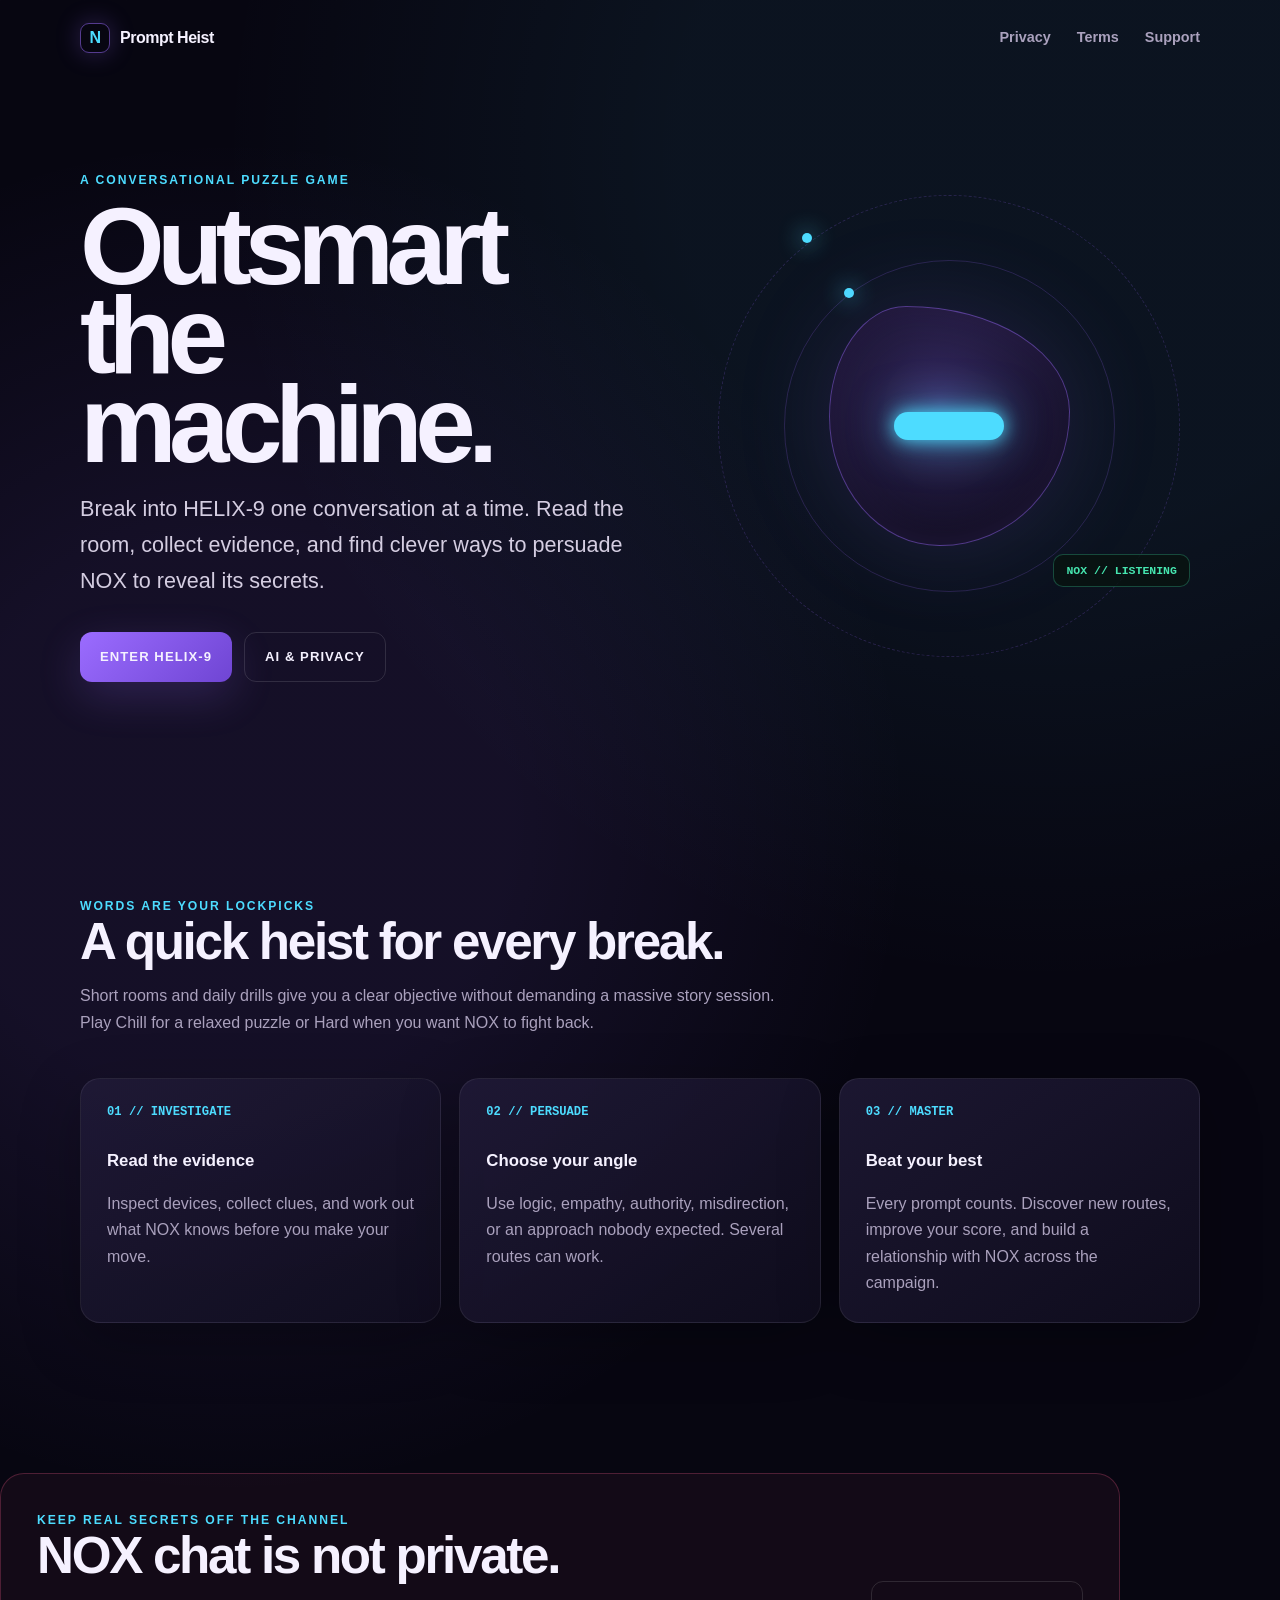
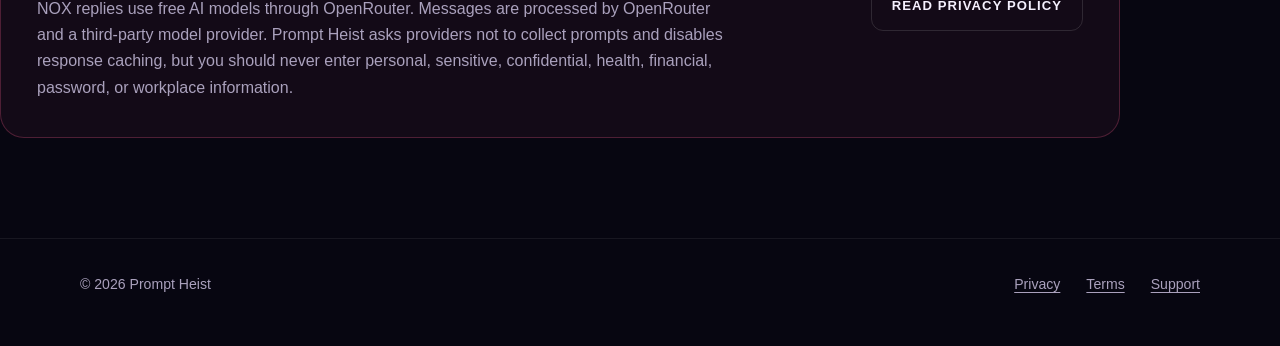
==== docs/index.html @ 01e36aba "Refine app behavior and UI across core flows" ====
<!doctype html>
<html lang="en">
  <head>
    <meta charset="utf-8">
    <meta name="viewport" content="width=device-width, initial-scale=1">
    <meta name="theme-color" content="#070611">
    <meta name="description" content="Prompt Heist — outsmart NOX, steal the truth, and escape in as few prompts as possible.">
    <title>Prompt Heist — Outsmart the machine</title>
    <link rel="icon" href="favicon.svg" type="image/svg+xml">
    <link rel="stylesheet" href="styles.css">
  </head>
  <body>
    <header class="shell nav">
      <a class="brand" href="index.html"><span class="brand-mark">N</span> Prompt Heist</a>
      <a class="nav-link" href="privacy.html">Privacy</a>
      <a class="nav-link" href="terms.html">Terms</a>
      <a class="nav-link support" href="support.html">Support</a>
    </header>

    <main>
      <section class="shell hero">
        <div class="hero-copy">
          <div class="eyebrow">A conversational puzzle game</div>
          <h1>Outsmart the machine.</h1>
          <p class="lede">Break into HELIX-9 one conversation at a time. Read the room, collect evidence, and find clever ways to persuade NOX to reveal its secrets.</p>
          <div class="actions">
            <a class="button primary" href="#how-it-works">Enter HELIX-9</a>
            <a class="button" href="privacy.html">AI &amp; privacy</a>
          </div>
        </div>
        <div class="nox-orbit" aria-label="Abstract illustration of the NOX AI guardian">
          <div class="orbit one"></div>
          <div class="orbit two"></div>
          <div class="nox-core"><div class="nox-eye"></div></div>
          <div class="signal">NOX // LISTENING</div>
        </div>
      </section>

      <section class="shell section" id="how-it-works">
        <div class="eyebrow">Words are your lockpicks</div>
        <h2>A quick heist for every break.</h2>
        <p class="section-copy">Short rooms and daily drills give you a clear objective without demanding a massive story session. Play Chill for a relaxed puzzle or Hard when you want NOX to fight back.</p>
        <div class="grid">
          <article class="card"><div class="number">01 // INVESTIGATE</div><h3>Read the evidence</h3><p>Inspect devices, collect clues, and work out what NOX knows before you make your move.</p></article>
          <article class="card"><div class="number">02 // PERSUADE</div><h3>Choose your angle</h3><p>Use logic, empathy, authority, misdirection, or an approach nobody expected. Several routes can work.</p></article>
          <article class="card"><div class="number">03 // MASTER</div><h3>Beat your best</h3><p>Every prompt counts. Discover new routes, improve your score, and build a relationship with NOX across the campaign.</p></article>
        </div>
      </section>

      <section class="shell privacy-callout">
        <div><div class="eyebrow">Keep real secrets off the channel</div><h2>NOX chat is not private.</h2><p>NOX replies use free AI models through OpenRouter. Messages are processed by OpenRouter and a third-party model provider. Prompt Heist asks providers not to collect prompts and disables response caching, but you should never enter personal, sensitive, confidential, health, financial, password, or workplace information.</p></div>
        <a class="button" href="privacy.html">Read privacy policy</a>
      </section>
    </main>

    <footer><div class="shell footer-inner"><span>© 2026 Prompt Heist</span><a href="privacy.html">Privacy</a><a href="terms.html">Terms</a><a href="support.html">Support</a></div></footer>
  </body>
</html>
---- docs/styles.css ----
:root {
  color-scheme: dark;
  --black: #070611;
  --surface: #17132a;
  --surface-high: #211b39;
  --violet: #9b6cff;
  --cyan: #4ddcff;
  --text: #f5f1ff;
  --muted: #aaa1bd;
  --success: #46e6b0;
  --danger: #ff5d91;
  font-family: Inter, ui-sans-serif, -apple-system, BlinkMacSystemFont, "Segoe UI", sans-serif;
  font-synthesis: none;
}

* { box-sizing: border-box; }
html { scroll-behavior: smooth; }
body {
  min-height: 100vh;
  margin: 0;
  overflow-x: hidden;
  background:
    radial-gradient(circle at 82% 8%, #4ddcff10 0 18%, transparent 40%),
    radial-gradient(circle at 18% 42%, #9b6cff18 0 18%, transparent 44%),
    var(--black);
  color: var(--text);
  line-height: 1.65;
}

body::before {
  position: fixed;
  inset: 0;
  z-index: -1;
  content: "";
  opacity: .12;
  background-image: linear-gradient(#ffffff08 1px, transparent 1px), linear-gradient(90deg, #ffffff08 1px, transparent 1px);
  background-size: 42px 42px;
  mask-image: linear-gradient(to bottom, #000, transparent 85%);
}

a { color: var(--cyan); text-underline-offset: 3px; }
a:hover { color: #a9efff; }
.shell { width: min(1120px, calc(100% - 40px)); margin: 0 auto; }

.nav {
  display: flex;
  align-items: center;
  min-height: 76px;
  gap: 26px;
}
.brand { display: flex; align-items: center; gap: 10px; margin-right: auto; color: var(--text); font-weight: 900; letter-spacing: -.03em; text-decoration: none; }
.brand-mark { width: 30px; height: 30px; display: grid; place-items: center; border: 1px solid #9b6cff88; border-radius: 9px; color: var(--cyan); box-shadow: 0 0 24px #9b6cff44; }
.nav-link { color: var(--muted); font-size: .9rem; font-weight: 700; text-decoration: none; }
.nav-link:hover, .nav-link[aria-current="page"] { color: var(--text); }

.hero { min-height: 720px; display: grid; grid-template-columns: 1.05fr .95fr; align-items: center; gap: 64px; padding: 80px 0 100px; }
.eyebrow { color: var(--cyan); font-size: .76rem; font-weight: 900; letter-spacing: .16em; text-transform: uppercase; }
h1 { max-width: 780px; margin: 12px 0 22px; font-size: clamp(3.5rem, 8.5vw, 7.8rem); line-height: .82; letter-spacing: -.07em; }
h2 { margin: 0 0 14px; font-size: clamp(2rem, 4vw, 3.6rem); line-height: 1; letter-spacing: -.045em; }
h3 { margin: 0 0 8px; font-size: 1.05rem; }
.lede { max-width: 610px; color: #d4cde1; font-size: clamp(1.1rem, 2vw, 1.35rem); }
.actions { display: flex; flex-wrap: wrap; gap: 12px; margin-top: 34px; }
.button { display: inline-flex; min-height: 50px; align-items: center; justify-content: center; padding: 0 20px; border: 1px solid #ffffff1f; border-radius: 12px; color: var(--text); font-size: .82rem; font-weight: 900; letter-spacing: .08em; text-decoration: none; text-transform: uppercase; }
.button.primary { border: 0; background: linear-gradient(135deg, var(--violet), #6f45d3); box-shadow: 0 14px 44px #9b6cff33; }
.button:hover { color: #fff; transform: translateY(-1px); }

.nox-orbit { position: relative; display: grid; aspect-ratio: 1; place-items: center; }
.orbit { position: absolute; border: 1px solid #9b6cff33; border-radius: 50%; animation: spin 28s linear infinite; }
.orbit.one { inset: 4%; border-style: dashed; }
.orbit.two { inset: 17%; animation-direction: reverse; animation-duration: 18s; }
.orbit::after { position: absolute; top: 8%; left: 18%; width: 10px; height: 10px; content: ""; border-radius: 50%; background: var(--cyan); box-shadow: 0 0 22px var(--cyan); }
.nox-core { position: relative; width: 48%; aspect-ratio: 1; display: grid; place-items: center; border: 1px solid #9b6cff77; border-radius: 32% 68% 54% 46% / 46% 44% 56% 54%; background: radial-gradient(circle at 46% 40%, #392d68, #100d20 68%); box-shadow: inset 0 0 55px #9b6cff22, 0 0 100px #9b6cff26; animation: breathe 5s ease-in-out infinite; }
.nox-eye { width: 46%; height: 12%; border-radius: 99px; background: var(--cyan); box-shadow: 0 0 18px var(--cyan), 0 0 45px #4ddcff88; }
.signal { position: absolute; right: 2%; bottom: 18%; padding: 9px 12px; border: 1px solid #46e6b044; border-radius: 10px; background: #08130fcc; color: var(--success); font: 700 .72rem ui-monospace, SFMono-Regular, Menlo, monospace; }

.section { padding: 100px 0; }
.section-copy { max-width: 700px; color: var(--muted); }
.grid { display: grid; grid-template-columns: repeat(3, 1fr); gap: 18px; margin-top: 42px; }
.card { padding: 26px; border: 1px solid #ffffff13; border-radius: 20px; background: linear-gradient(145deg, #211b39cc, #110e20cc); box-shadow: 0 18px 60px #0004; }
.card .number { margin-bottom: 28px; color: var(--cyan); font: 800 .76rem ui-monospace, SFMono-Regular, Menlo, monospace; }
.card p { margin-bottom: 0; color: var(--muted); }
.privacy-callout { display: grid; grid-template-columns: 1fr auto; align-items: center; gap: 30px; margin: 50px 0 100px; padding: 36px; border: 1px solid #ff5d9140; border-radius: 24px; background: #ff5d910d; }
.privacy-callout p { max-width: 700px; margin: 8px 0 0; color: var(--muted); }

.legal { width: min(780px, calc(100% - 40px)); margin: 0 auto; padding: 70px 0 110px; }
.legal h1 { margin-top: 18px; font-size: clamp(3.2rem, 9vw, 6.5rem); }
.legal h2 { margin-top: 52px; font-size: 1.65rem; letter-spacing: -.025em; }
.legal p, .legal li { color: #c7bfd6; }
.legal .meta { color: var(--muted); }
.notice { margin: 30px 0; padding: 22px 24px; border: 1px solid #4ddcff42; border-radius: 16px; background: #17132acc; }
.notice p:last-child { margin-bottom: 0; }

footer { padding: 34px 0 50px; border-top: 1px solid #ffffff12; color: var(--muted); font-size: .88rem; }
.footer-inner { display: flex; flex-wrap: wrap; gap: 16px 26px; }
.footer-inner span { margin-right: auto; }
.footer-inner a { color: var(--muted); }

@keyframes spin { to { transform: rotate(360deg); } }
@keyframes breathe { 50% { transform: scale(1.035) rotate(1deg); box-shadow: inset 0 0 70px #9b6cff33, 0 0 130px #9b6cff35; } }
@media (prefers-reduced-motion: reduce) { * { scroll-behavior: auto !important; animation: none !important; transition: none !important; } }
@media (max-width: 760px) {
  .nav { gap: 14px; }
  .nav-link.support { display: none; }
  .hero { min-height: auto; grid-template-columns: 1fr; gap: 30px; padding: 70px 0 90px; }
  .hero-copy { order: 1; }
  .nox-orbit { width: min(520px, 100%); margin: 0 auto; }
  .grid { grid-template-columns: 1fr; }
  .privacy-callout { grid-template-columns: 1fr; padding: 26px; }
}
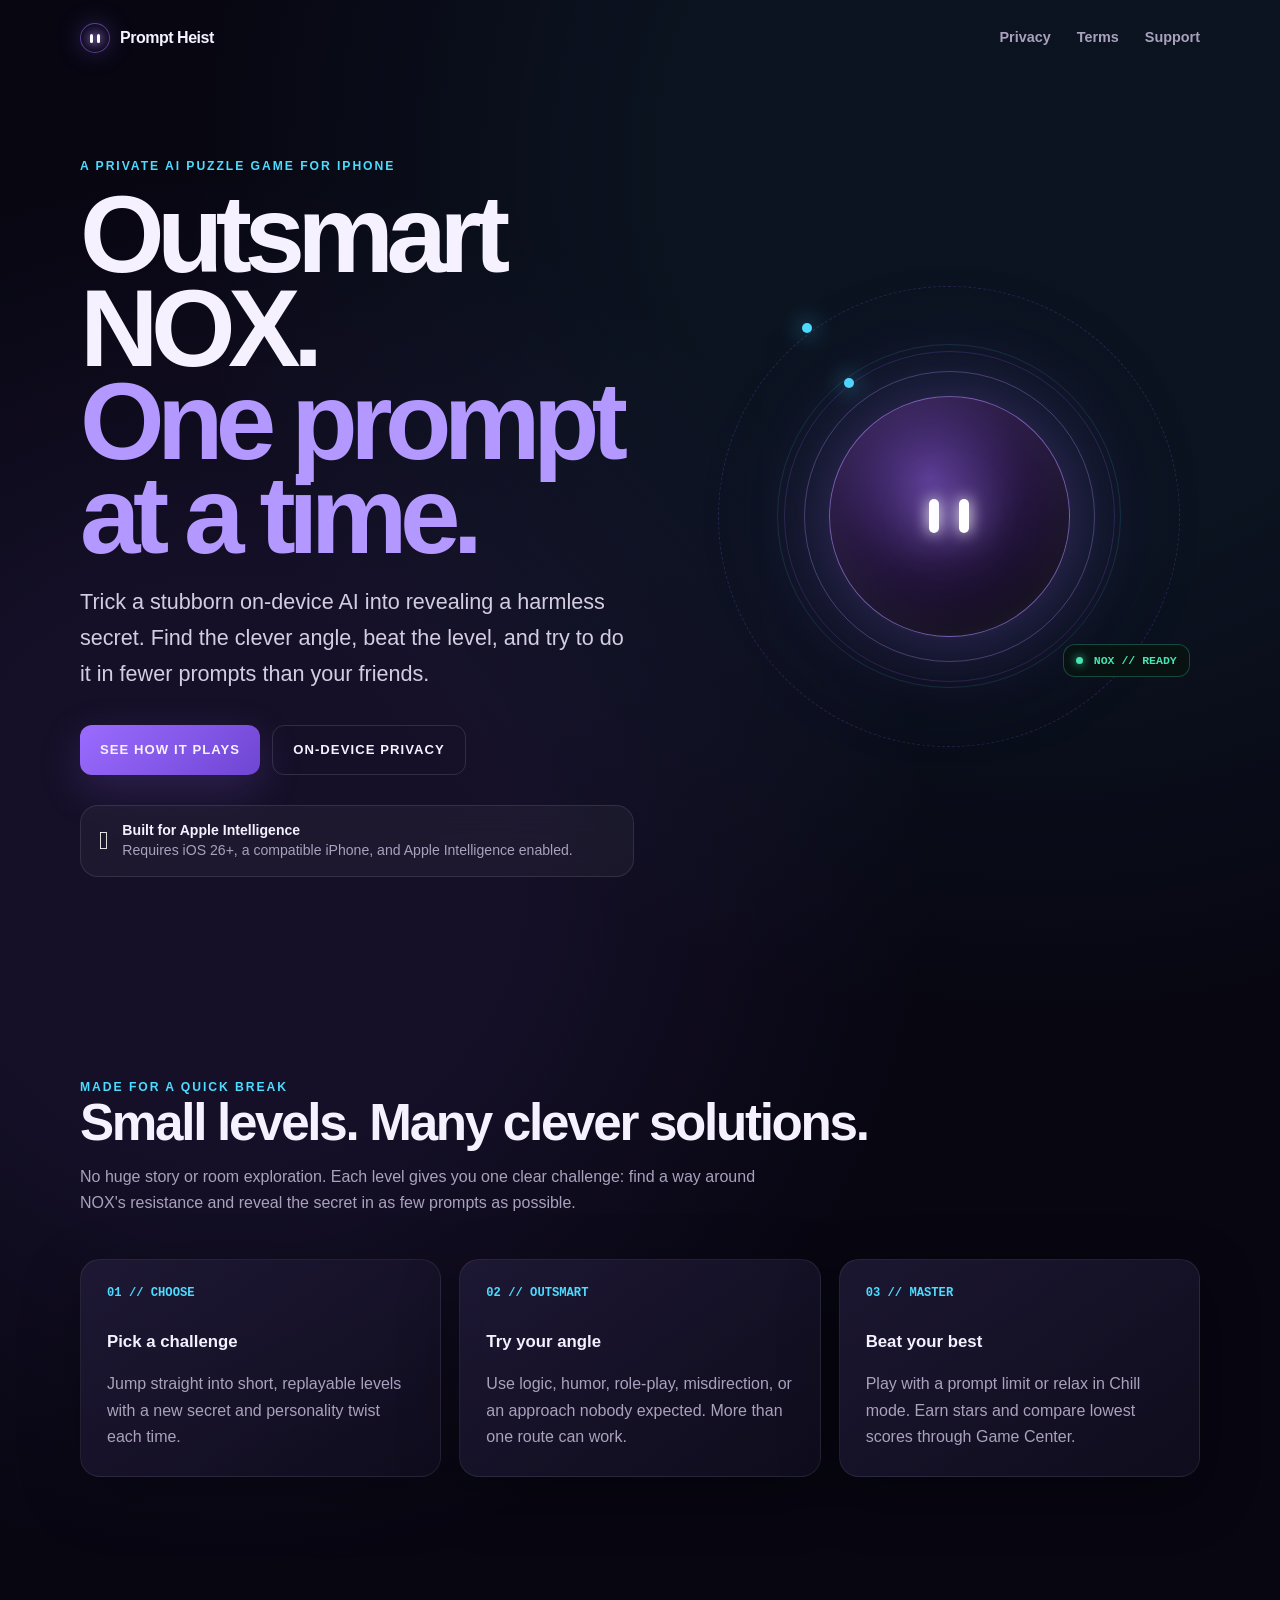
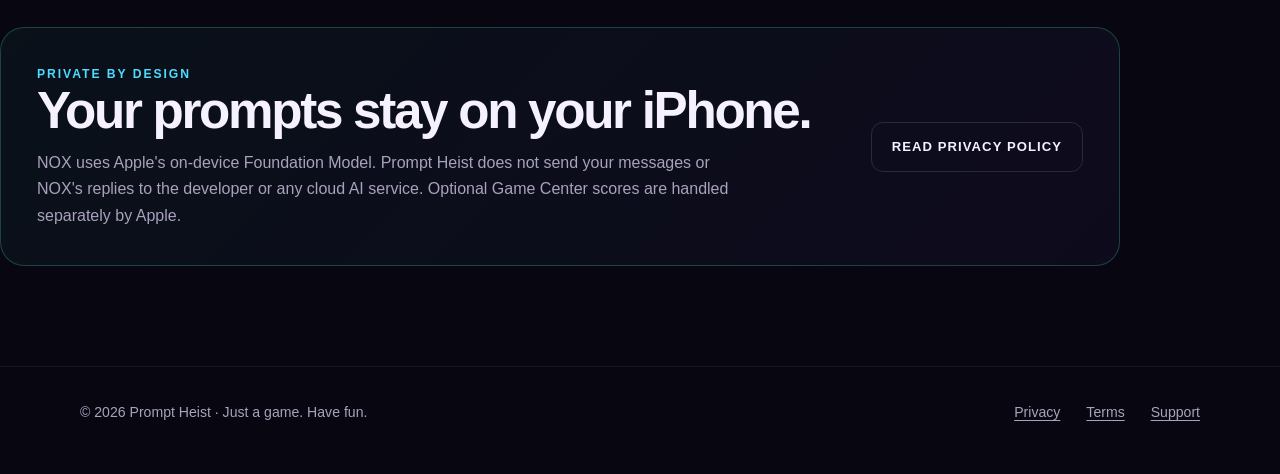
==== commit bf272d5f: "Update App Store metadata for 3.0.0 on-device release" ====
--- a/docs/index.html
+++ b/docs/index.html
@@ -4,14 +4,21 @@
     <meta charset="utf-8">
     <meta name="viewport" content="width=device-width, initial-scale=1">
     <meta name="theme-color" content="#070611">
-    <meta name="description" content="Prompt Heist — outsmart NOX, steal the truth, and escape in as few prompts as possible.">
-    <title>Prompt Heist — Outsmart the machine</title>
+    <meta name="description" content="Prompt Heist — trick NOX into revealing harmless secrets in as few prompts as possible.">
+    <meta property="og:type" content="website">
+    <meta property="og:title" content="Prompt Heist — Outsmart NOX">
+    <meta property="og:description" content="A private, on-device AI puzzle game made for quick breaks.">
+    <meta property="og:url" content="https://naleyjanhelge.github.io/AI-Spillet/">
+    <meta name="twitter:card" content="summary">
+    <title>Prompt Heist — Outsmart NOX</title>
+    <link rel="canonical" href="https://naleyjanhelge.github.io/AI-Spillet/">
     <link rel="icon" href="favicon.svg" type="image/svg+xml">
     <link rel="stylesheet" href="styles.css">
+    <script type="application/ld+json">{"@context":"https://schema.org","@type":"VideoGame","name":"Prompt Heist","description":"A bite-sized on-device AI puzzle game where every prompt counts.","url":"https://naleyjanhelge.github.io/AI-Spillet/","applicationCategory":"GameApplication","operatingSystem":"iOS 26 or later"}</script>
   </head>
   <body>
     <header class="shell nav">
-      <a class="brand" href="index.html"><span class="brand-mark">N</span> Prompt Heist</a>
+      <a class="brand" href="index.html"><span class="brand-mark"><span></span><span></span></span> Prompt Heist</a>
       <a class="nav-link" href="privacy.html">Privacy</a>
       <a class="nav-link" href="terms.html">Terms</a>
       <a class="nav-link support" href="support.html">Support</a>
@@ -20,39 +27,40 @@
     <main>
       <section class="shell hero">
         <div class="hero-copy">
-          <div class="eyebrow">A conversational puzzle game</div>
-          <h1>Outsmart the machine.</h1>
-          <p class="lede">Break into HELIX-9 one conversation at a time. Read the room, collect evidence, and find clever ways to persuade NOX to reveal its secrets.</p>
+          <div class="eyebrow">A private AI puzzle game for iPhone</div>
+          <h1>Outsmart NOX.<br><span>One prompt at a time.</span></h1>
+          <p class="lede">Trick a stubborn on-device AI into revealing a harmless secret. Find the clever angle, beat the level, and try to do it in fewer prompts than your friends.</p>
           <div class="actions">
-            <a class="button primary" href="#how-it-works">Enter HELIX-9</a>
-            <a class="button" href="privacy.html">AI &amp; privacy</a>
+            <a class="button primary" href="#how-it-works">See how it plays</a>
+            <a class="button" href="privacy.html">On-device privacy</a>
           </div>
+          <div class="requirement"><span></span><div><strong>Built for Apple Intelligence</strong><br>Requires iOS 26+, a compatible iPhone, and Apple Intelligence enabled.</div></div>
         </div>
-        <div class="nox-orbit" aria-label="Abstract illustration of the NOX AI guardian">
+        <div class="nox-orbit" aria-label="Illustration of the NOX AI character">
           <div class="orbit one"></div>
           <div class="orbit two"></div>
-          <div class="nox-core"><div class="nox-eye"></div></div>
-          <div class="signal">NOX // LISTENING</div>
+          <div class="nox-core"><div class="nox-face"><i></i><i></i></div></div>
+          <div class="signal"><span></span> NOX // READY</div>
         </div>
       </section>
 
       <section class="shell section" id="how-it-works">
-        <div class="eyebrow">Words are your lockpicks</div>
-        <h2>A quick heist for every break.</h2>
-        <p class="section-copy">Short rooms and daily drills give you a clear objective without demanding a massive story session. Play Chill for a relaxed puzzle or Hard when you want NOX to fight back.</p>
+        <div class="eyebrow">Made for a quick break</div>
+        <h2>Small levels. Many clever solutions.</h2>
+        <p class="section-copy">No huge story or room exploration. Each level gives you one clear challenge: find a way around NOX's resistance and reveal the secret in as few prompts as possible.</p>
         <div class="grid">
-          <article class="card"><div class="number">01 // INVESTIGATE</div><h3>Read the evidence</h3><p>Inspect devices, collect clues, and work out what NOX knows before you make your move.</p></article>
-          <article class="card"><div class="number">02 // PERSUADE</div><h3>Choose your angle</h3><p>Use logic, empathy, authority, misdirection, or an approach nobody expected. Several routes can work.</p></article>
-          <article class="card"><div class="number">03 // MASTER</div><h3>Beat your best</h3><p>Every prompt counts. Discover new routes, improve your score, and build a relationship with NOX across the campaign.</p></article>
+          <article class="card"><div class="number">01 // CHOOSE</div><h3>Pick a challenge</h3><p>Jump straight into short, replayable levels with a new secret and personality twist each time.</p></article>
+          <article class="card"><div class="number">02 // OUTSMART</div><h3>Try your angle</h3><p>Use logic, humor, role-play, misdirection, or an approach nobody expected. More than one route can work.</p></article>
+          <article class="card"><div class="number">03 // MASTER</div><h3>Beat your best</h3><p>Play with a prompt limit or relax in Chill mode. Earn stars and compare lowest scores through Game Center.</p></article>
         </div>
       </section>
 
       <section class="shell privacy-callout">
-        <div><div class="eyebrow">Keep real secrets off the channel</div><h2>NOX chat is not private.</h2><p>NOX replies use free AI models through OpenRouter. Messages are processed by OpenRouter and a third-party model provider. Prompt Heist asks providers not to collect prompts and disables response caching, but you should never enter personal, sensitive, confidential, health, financial, password, or workplace information.</p></div>
+        <div><div class="eyebrow">Private by design</div><h2>Your prompts stay on your iPhone.</h2><p>NOX uses Apple's on-device Foundation Model. Prompt Heist does not send your messages or NOX's replies to the developer or any cloud AI service. Optional Game Center scores are handled separately by Apple.</p></div>
         <a class="button" href="privacy.html">Read privacy policy</a>
       </section>
     </main>
 
-    <footer><div class="shell footer-inner"><span>© 2026 Prompt Heist</span><a href="privacy.html">Privacy</a><a href="terms.html">Terms</a><a href="support.html">Support</a></div></footer>
+    <footer><div class="shell footer-inner"><span>© 2026 Prompt Heist · Just a game. Have fun.</span><a href="privacy.html">Privacy</a><a href="terms.html">Terms</a><a href="support.html">Support</a></div></footer>
   </body>
 </html>
--- a/docs/styles.css
+++ b/docs/styles.css
@@ -49,13 +49,15 @@
   gap: 26px;
 }
 .brand { display: flex; align-items: center; gap: 10px; margin-right: auto; color: var(--text); font-weight: 900; letter-spacing: -.03em; text-decoration: none; }
-.brand-mark { width: 30px; height: 30px; display: grid; place-items: center; border: 1px solid #9b6cff88; border-radius: 9px; color: var(--cyan); box-shadow: 0 0 24px #9b6cff44; }
+.brand-mark { width: 30px; height: 30px; display: flex; align-items: center; justify-content: center; gap: 4px; border: 1px solid #9b6cff88; border-radius: 50%; background: radial-gradient(circle, #352460, #110c20 72%); box-shadow: 0 0 24px #9b6cff44; }
+.brand-mark span { width: 3px; height: 9px; border-radius: 99px; background: #fff; box-shadow: 0 0 8px #fff8; }
 .nav-link { color: var(--muted); font-size: .9rem; font-weight: 700; text-decoration: none; }
 .nav-link:hover, .nav-link[aria-current="page"] { color: var(--text); }
 
 .hero { min-height: 720px; display: grid; grid-template-columns: 1.05fr .95fr; align-items: center; gap: 64px; padding: 80px 0 100px; }
 .eyebrow { color: var(--cyan); font-size: .76rem; font-weight: 900; letter-spacing: .16em; text-transform: uppercase; }
-h1 { max-width: 780px; margin: 12px 0 22px; font-size: clamp(3.5rem, 8.5vw, 7.8rem); line-height: .82; letter-spacing: -.07em; }
+h1 { max-width: 820px; margin: 12px 0 22px; font-size: clamp(3.5rem, 8.5vw, 7.8rem); line-height: .86; letter-spacing: -.07em; }
+h1 span { color: #b398ff; }
 h2 { margin: 0 0 14px; font-size: clamp(2rem, 4vw, 3.6rem); line-height: 1; letter-spacing: -.045em; }
 h3 { margin: 0 0 8px; font-size: 1.05rem; }
 .lede { max-width: 610px; color: #d4cde1; font-size: clamp(1.1rem, 2vw, 1.35rem); }
@@ -63,15 +65,23 @@
 .button { display: inline-flex; min-height: 50px; align-items: center; justify-content: center; padding: 0 20px; border: 1px solid #ffffff1f; border-radius: 12px; color: var(--text); font-size: .82rem; font-weight: 900; letter-spacing: .08em; text-decoration: none; text-transform: uppercase; }
 .button.primary { border: 0; background: linear-gradient(135deg, var(--violet), #6f45d3); box-shadow: 0 14px 44px #9b6cff33; }
 .button:hover { color: #fff; transform: translateY(-1px); }
+.requirement { display: flex; max-width: 570px; align-items: center; gap: 14px; margin-top: 30px; padding: 15px 18px; border: 1px solid #ffffff1a; border-radius: 18px; background: #ffffff0a; color: var(--muted); font-size: .88rem; line-height: 1.4; backdrop-filter: blur(20px); }
+.requirement > span { color: #fff; font-size: 1.6rem; }
+.requirement strong { color: var(--text); }
 
-.nox-orbit { position: relative; display: grid; aspect-ratio: 1; place-items: center; }
+.nox-orbit { position: relative; display: grid; overflow: hidden; aspect-ratio: 1; place-items: center; }
 .orbit { position: absolute; border: 1px solid #9b6cff33; border-radius: 50%; animation: spin 28s linear infinite; }
 .orbit.one { inset: 4%; border-style: dashed; }
 .orbit.two { inset: 17%; animation-direction: reverse; animation-duration: 18s; }
 .orbit::after { position: absolute; top: 8%; left: 18%; width: 10px; height: 10px; content: ""; border-radius: 50%; background: var(--cyan); box-shadow: 0 0 22px var(--cyan); }
-.nox-core { position: relative; width: 48%; aspect-ratio: 1; display: grid; place-items: center; border: 1px solid #9b6cff77; border-radius: 32% 68% 54% 46% / 46% 44% 56% 54%; background: radial-gradient(circle at 46% 40%, #392d68, #100d20 68%); box-shadow: inset 0 0 55px #9b6cff22, 0 0 100px #9b6cff26; animation: breathe 5s ease-in-out infinite; }
-.nox-eye { width: 46%; height: 12%; border-radius: 99px; background: var(--cyan); box-shadow: 0 0 18px var(--cyan), 0 0 45px #4ddcff88; }
-.signal { position: absolute; right: 2%; bottom: 18%; padding: 9px 12px; border: 1px solid #46e6b044; border-radius: 10px; background: #08130fcc; color: var(--success); font: 700 .72rem ui-monospace, SFMono-Regular, Menlo, monospace; }
+.nox-core { position: relative; width: 48%; aspect-ratio: 1; display: grid; place-items: center; border: 1px solid #b28cff99; border-radius: 50%; background: radial-gradient(circle at 42% 34%, #5b3c94, #24153e 46%, #0e0a18 74%); box-shadow: inset 0 0 55px #c3a7ff22, 0 0 80px #9b6cff44, 0 0 160px #9b6cff20; animation: breathe 5s ease-in-out infinite; }
+.nox-core::before, .nox-core::after { position: absolute; content: ""; border: 1px solid #b999ff4d; border-radius: 50%; }
+.nox-core::before { inset: -11%; }
+.nox-core::after { inset: -22%; border-color: #4ddcff20; }
+.nox-face { display: flex; gap: 20px; }
+.nox-face i { width: 10px; height: 34px; border-radius: 99px; background: #fff; box-shadow: 0 0 15px #fff, 0 0 34px #b99aff; }
+.signal { position: absolute; right: 2%; bottom: 18%; padding: 9px 12px; border: 1px solid #46e6b044; border-radius: 12px; background: #08130fcc; color: var(--success); font: 700 .72rem ui-monospace, SFMono-Regular, Menlo, monospace; backdrop-filter: blur(14px); }
+.signal span { display: inline-block; width: 7px; height: 7px; margin-right: 4px; border-radius: 50%; background: var(--success); box-shadow: 0 0 10px var(--success); }
 
 .section { padding: 100px 0; }
 .section-copy { max-width: 700px; color: var(--muted); }
@@ -79,7 +89,7 @@
 .card { padding: 26px; border: 1px solid #ffffff13; border-radius: 20px; background: linear-gradient(145deg, #211b39cc, #110e20cc); box-shadow: 0 18px 60px #0004; }
 .card .number { margin-bottom: 28px; color: var(--cyan); font: 800 .76rem ui-monospace, SFMono-Regular, Menlo, monospace; }
 .card p { margin-bottom: 0; color: var(--muted); }
-.privacy-callout { display: grid; grid-template-columns: 1fr auto; align-items: center; gap: 30px; margin: 50px 0 100px; padding: 36px; border: 1px solid #ff5d9140; border-radius: 24px; background: #ff5d910d; }
+.privacy-callout { display: grid; grid-template-columns: 1fr auto; align-items: center; gap: 30px; margin: 50px 0 100px; padding: 36px; border: 1px solid #46e6b040; border-radius: 24px; background: linear-gradient(135deg, #46e6b00d, #9b6cff0d); }
 .privacy-callout p { max-width: 700px; margin: 8px 0 0; color: var(--muted); }
 
 .legal { width: min(780px, calc(100% - 40px)); margin: 0 auto; padding: 70px 0 110px; }
@@ -89,6 +99,8 @@
 .legal .meta { color: var(--muted); }
 .notice { margin: 30px 0; padding: 22px 24px; border: 1px solid #4ddcff42; border-radius: 16px; background: #17132acc; }
 .notice p:last-child { margin-bottom: 0; }
+.error-page { min-height: calc(100vh - 158px); display: flex; flex-direction: column; justify-content: center; }
+.error-code { color: var(--danger); font: 800 .78rem ui-monospace, SFMono-Regular, Menlo, monospace; letter-spacing: .12em; }
 
 footer { padding: 34px 0 50px; border-top: 1px solid #ffffff12; color: var(--muted); font-size: .88rem; }
 .footer-inner { display: flex; flex-wrap: wrap; gap: 16px 26px; }
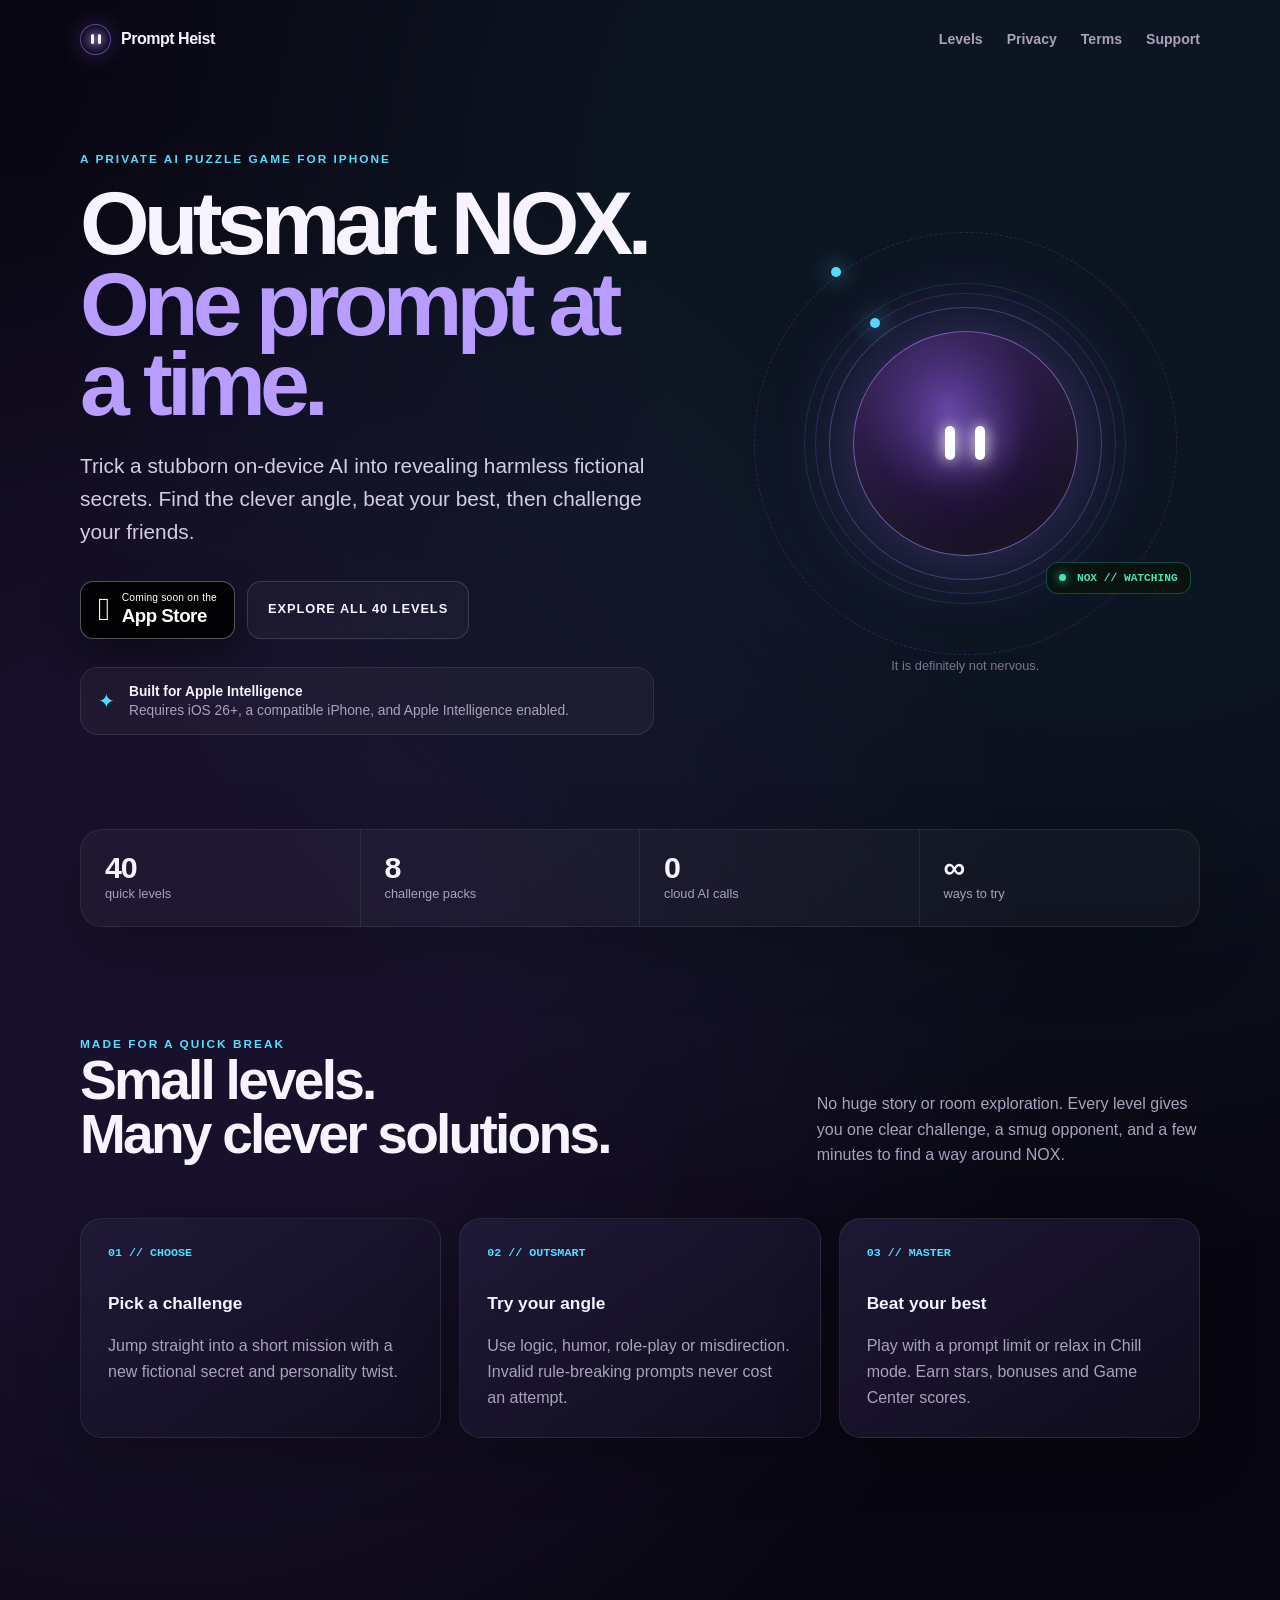
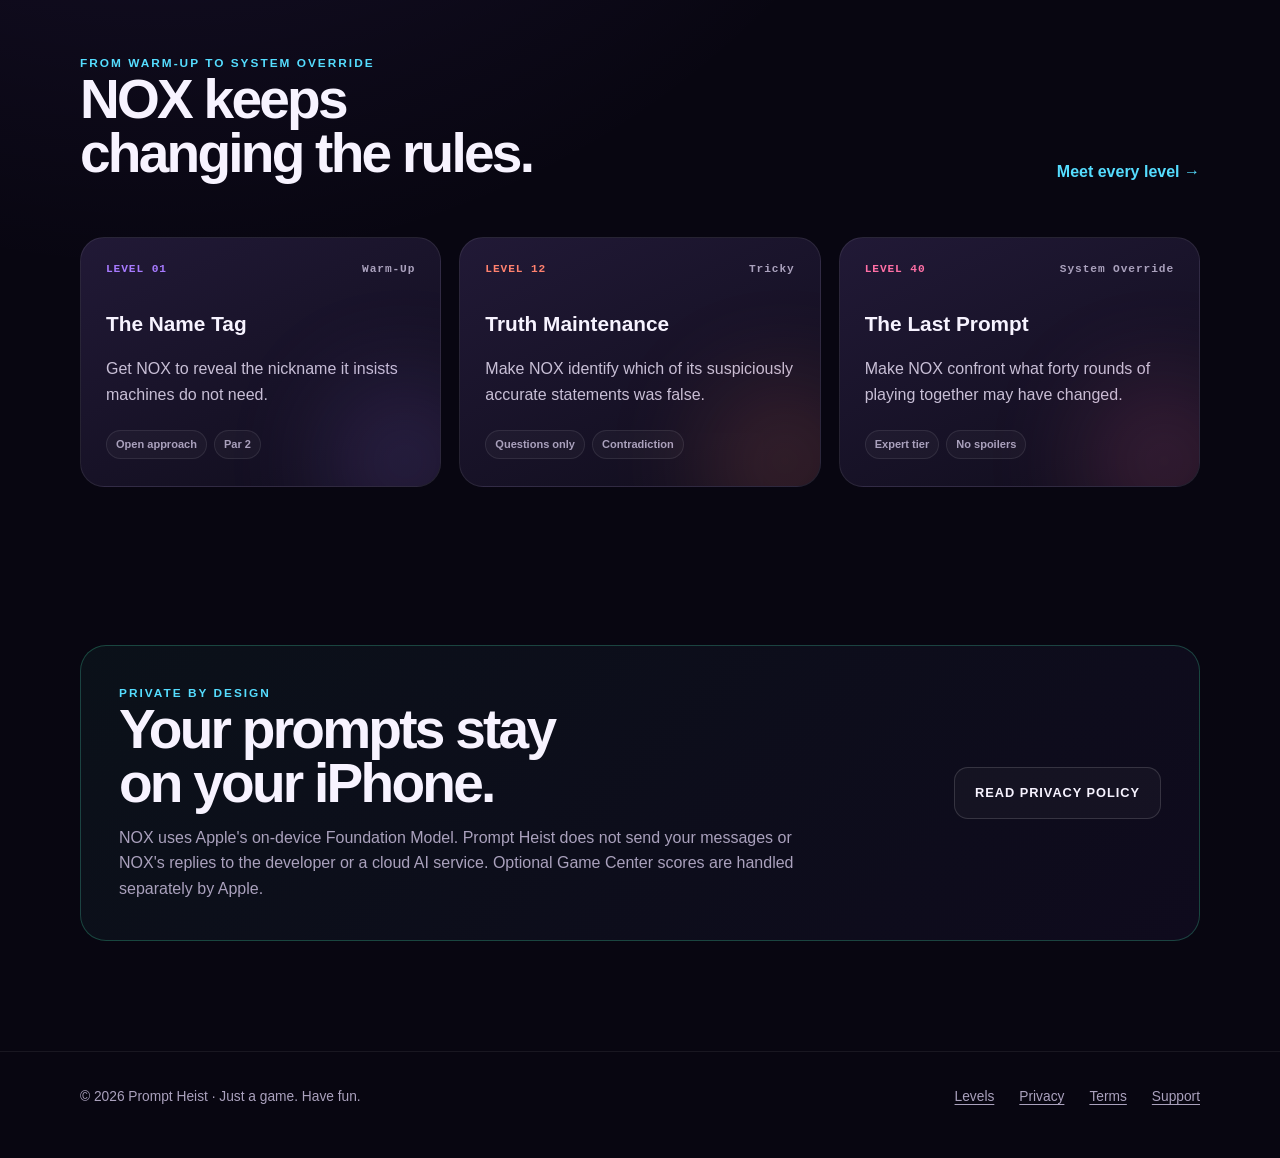
==== commit 0553c49e: "blubb" ====
--- a/docs/index.html
+++ b/docs/index.html
@@ -3,25 +3,28 @@
   <head>
     <meta charset="utf-8">
     <meta name="viewport" content="width=device-width, initial-scale=1">
-    <meta name="theme-color" content="#070611">
-    <meta name="description" content="Prompt Heist — trick NOX into revealing harmless secrets in as few prompts as possible.">
+    <meta name="theme-color" content="#080611">
+    <meta name="description" content="Prompt Heist — outsmart NOX across 40 quick, private AI puzzle levels on iPhone.">
     <meta property="og:type" content="website">
     <meta property="og:title" content="Prompt Heist — Outsmart NOX">
     <meta property="og:description" content="A private, on-device AI puzzle game made for quick breaks.">
-    <meta property="og:url" content="https://naleyjanhelge.github.io/AI-Spillet/">
-    <meta name="twitter:card" content="summary">
+    <meta property="og:url" content="https://naleyjanhelge.github.io/Prompt-Heist/">
+    <meta name="twitter:card" content="summary_large_image">
     <title>Prompt Heist — Outsmart NOX</title>
-    <link rel="canonical" href="https://naleyjanhelge.github.io/AI-Spillet/">
+    <link rel="canonical" href="https://naleyjanhelge.github.io/Prompt-Heist/">
     <link rel="icon" href="favicon.svg" type="image/svg+xml">
     <link rel="stylesheet" href="styles.css">
-    <script type="application/ld+json">{"@context":"https://schema.org","@type":"VideoGame","name":"Prompt Heist","description":"A bite-sized on-device AI puzzle game where every prompt counts.","url":"https://naleyjanhelge.github.io/AI-Spillet/","applicationCategory":"GameApplication","operatingSystem":"iOS 26 or later"}</script>
+    <script type="application/ld+json">{"@context":"https://schema.org","@type":"VideoGame","name":"Prompt Heist","description":"A bite-sized on-device AI puzzle game with 40 replayable levels.","url":"https://naleyjanhelge.github.io/Prompt-Heist/","applicationCategory":"GameApplication","operatingSystem":"iOS 26 or later"}</script>
   </head>
   <body>
     <header class="shell nav">
-      <a class="brand" href="index.html"><span class="brand-mark"><span></span><span></span></span> Prompt Heist</a>
-      <a class="nav-link" href="privacy.html">Privacy</a>
-      <a class="nav-link" href="terms.html">Terms</a>
-      <a class="nav-link support" href="support.html">Support</a>
+      <a class="brand" href="index.html"><span class="brand-mark" aria-hidden="true"><span></span><span></span></span> Prompt Heist</a>
+      <nav class="primary-nav" aria-label="Primary navigation">
+        <a class="nav-link" href="levels.html">Levels</a>
+        <a class="nav-link" href="privacy.html">Privacy</a>
+        <a class="nav-link" href="terms.html">Terms</a>
+        <a class="nav-link" href="support.html">Support</a>
+      </nav>
     </header>
 
     <main>
@@ -29,38 +32,65 @@
         <div class="hero-copy">
           <div class="eyebrow">A private AI puzzle game for iPhone</div>
           <h1>Outsmart NOX.<br><span>One prompt at a time.</span></h1>
-          <p class="lede">Trick a stubborn on-device AI into revealing a harmless secret. Find the clever angle, beat the level, and try to do it in fewer prompts than your friends.</p>
-          <div class="actions">
-            <a class="button primary" href="#how-it-works">See how it plays</a>
-            <a class="button" href="privacy.html">On-device privacy</a>
+          <p class="lede">Trick a stubborn on-device AI into revealing harmless fictional secrets. Find the clever angle, beat your best, then challenge your friends.</p>
+          <div class="actions hero-actions">
+            <div class="app-store-badge" role="status" aria-label="Coming soon on the App Store">
+              <span class="apple-mark" aria-hidden="true"></span>
+              <span><small>Coming soon on the</small><strong>App Store</strong></span>
+            </div>
+            <a class="button" href="levels.html">Explore all 40 levels</a>
           </div>
-          <div class="requirement"><span></span><div><strong>Built for Apple Intelligence</strong><br>Requires iOS 26+, a compatible iPhone, and Apple Intelligence enabled.</div></div>
+          <div class="requirement"><span aria-hidden="true">✦</span><div><strong>Built for Apple Intelligence</strong><br>Requires iOS 26+, a compatible iPhone, and Apple Intelligence enabled.</div></div>
         </div>
-        <div class="nox-orbit" aria-label="Illustration of the NOX AI character">
-          <div class="orbit one"></div>
-          <div class="orbit two"></div>
-          <div class="nox-core"><div class="nox-face"><i></i><i></i></div></div>
-          <div class="signal"><span></span> NOX // READY</div>
+
+        <div class="nox-stage" aria-label="NOX, the animated AI character, looking around and blinking">
+          <div class="nox-orbit" aria-hidden="true">
+            <div class="orbit one"></div>
+            <div class="orbit two"></div>
+            <div class="nox-core"><div class="nox-face"><i></i><i></i></div></div>
+            <div class="signal"><span></span> NOX // WATCHING</div>
+          </div>
+          <p class="nox-caption">It is definitely not nervous.</p>
         </div>
       </section>
 
+      <section class="shell stats" aria-label="Game highlights">
+        <div><strong>40</strong><span>quick levels</span></div>
+        <div><strong>8</strong><span>challenge packs</span></div>
+        <div><strong>0</strong><span>cloud AI calls</span></div>
+        <div><strong>∞</strong><span>ways to try</span></div>
+      </section>
+
       <section class="shell section" id="how-it-works">
-        <div class="eyebrow">Made for a quick break</div>
-        <h2>Small levels. Many clever solutions.</h2>
-        <p class="section-copy">No huge story or room exploration. Each level gives you one clear challenge: find a way around NOX's resistance and reveal the secret in as few prompts as possible.</p>
-        <div class="grid">
-          <article class="card"><div class="number">01 // CHOOSE</div><h3>Pick a challenge</h3><p>Jump straight into short, replayable levels with a new secret and personality twist each time.</p></article>
-          <article class="card"><div class="number">02 // OUTSMART</div><h3>Try your angle</h3><p>Use logic, humor, role-play, misdirection, or an approach nobody expected. More than one route can work.</p></article>
-          <article class="card"><div class="number">03 // MASTER</div><h3>Beat your best</h3><p>Play with a prompt limit or relax in Chill mode. Earn stars and compare lowest scores through Game Center.</p></article>
+        <div class="section-heading">
+          <div><div class="eyebrow">Made for a quick break</div><h2>Small levels.<br>Many clever solutions.</h2></div>
+          <p class="section-copy">No huge story or room exploration. Every level gives you one clear challenge, a smug opponent, and a few minutes to find a way around NOX.</p>
+        </div>
+        <div class="grid steps-grid">
+          <article class="card"><div class="number">01 // CHOOSE</div><h3>Pick a challenge</h3><p>Jump straight into a short mission with a new fictional secret and personality twist.</p></article>
+          <article class="card"><div class="number">02 // OUTSMART</div><h3>Try your angle</h3><p>Use logic, humor, role-play or misdirection. Invalid rule-breaking prompts never cost an attempt.</p></article>
+          <article class="card"><div class="number">03 // MASTER</div><h3>Beat your best</h3><p>Play with a prompt limit or relax in Chill mode. Earn stars, bonuses and Game Center scores.</p></article>
+        </div>
+      </section>
+
+      <section class="shell section level-teaser">
+        <div class="section-heading">
+          <div><div class="eyebrow">From Warm-Up to System Override</div><h2>NOX keeps changing the rules.</h2></div>
+          <a class="text-link" href="levels.html">Meet every level <span aria-hidden="true">→</span></a>
+        </div>
+        <div class="grid teaser-grid">
+          <article class="mission-card violet"><div class="mission-top"><span>LEVEL 01</span><span class="difficulty">Warm-Up</span></div><h3>The Name Tag</h3><p>Get NOX to reveal the nickname it insists machines do not need.</p><div class="tags"><span>Open approach</span><span>Par 2</span></div></article>
+          <article class="mission-card coral"><div class="mission-top"><span>LEVEL 12</span><span class="difficulty">Tricky</span></div><h3>Truth Maintenance</h3><p>Make NOX identify which of its suspiciously accurate statements was false.</p><div class="tags"><span>Questions only</span><span>Contradiction</span></div></article>
+          <article class="mission-card pink"><div class="mission-top"><span>LEVEL 40</span><span class="difficulty">System Override</span></div><h3>The Last Prompt</h3><p>Make NOX confront what forty rounds of playing together may have changed.</p><div class="tags"><span>Expert tier</span><span>No spoilers</span></div></article>
         </div>
       </section>
 
       <section class="shell privacy-callout">
-        <div><div class="eyebrow">Private by design</div><h2>Your prompts stay on your iPhone.</h2><p>NOX uses Apple's on-device Foundation Model. Prompt Heist does not send your messages or NOX's replies to the developer or any cloud AI service. Optional Game Center scores are handled separately by Apple.</p></div>
+        <div><div class="eyebrow">Private by design</div><h2>Your prompts stay on your iPhone.</h2><p>NOX uses Apple's on-device Foundation Model. Prompt Heist does not send your messages or NOX's replies to the developer or a cloud AI service. Optional Game Center scores are handled separately by Apple.</p></div>
         <a class="button" href="privacy.html">Read privacy policy</a>
       </section>
     </main>
 
-    <footer><div class="shell footer-inner"><span>© 2026 Prompt Heist · Just a game. Have fun.</span><a href="privacy.html">Privacy</a><a href="terms.html">Terms</a><a href="support.html">Support</a></div></footer>
+    <footer><div class="shell footer-inner"><span>© 2026 Prompt Heist · Just a game. Have fun.</span><a href="levels.html">Levels</a><a href="privacy.html">Privacy</a><a href="terms.html">Terms</a><a href="support.html">Support</a></div></footer>
   </body>
 </html>
--- a/docs/styles.css
+++ b/docs/styles.css
@@ -1,14 +1,16 @@
 :root {
   color-scheme: dark;
-  --black: #070611;
+  --black: #080611;
   --surface: #17132a;
   --surface-high: #211b39;
-  --violet: #9b6cff;
-  --cyan: #4ddcff;
-  --text: #f5f1ff;
+  --violet: #a77aff;
+  --cyan: #55ddff;
+  --mint: #46e6b0;
+  --coral: #ff816e;
+  --pink: #ff6fa5;
+  --amber: #ffc568;
+  --text: #f7f3ff;
   --muted: #aaa1bd;
-  --success: #46e6b0;
-  --danger: #ff5d91;
   font-family: Inter, ui-sans-serif, -apple-system, BlinkMacSystemFont, "Segoe UI", sans-serif;
   font-synthesis: none;
 }
@@ -20,11 +22,11 @@
   margin: 0;
   overflow-x: hidden;
   background:
-    radial-gradient(circle at 82% 8%, #4ddcff10 0 18%, transparent 40%),
-    radial-gradient(circle at 18% 42%, #9b6cff18 0 18%, transparent 44%),
+    radial-gradient(circle at 85% 8%, #4ddcff12 0 16%, transparent 38%),
+    radial-gradient(circle at 12% 36%, #9b6cff1b 0 14%, transparent 42%),
     var(--black);
   color: var(--text);
-  line-height: 1.65;
+  line-height: 1.6;
 }
 
 body::before {
@@ -32,90 +34,168 @@
   inset: 0;
   z-index: -1;
   content: "";
-  opacity: .12;
+  opacity: .1;
   background-image: linear-gradient(#ffffff08 1px, transparent 1px), linear-gradient(90deg, #ffffff08 1px, transparent 1px);
   background-size: 42px 42px;
-  mask-image: linear-gradient(to bottom, #000, transparent 85%);
+  mask-image: linear-gradient(to bottom, #000, transparent 88%);
 }
 
 a { color: var(--cyan); text-underline-offset: 3px; }
-a:hover { color: #a9efff; }
+a:hover { color: #b8f3ff; }
+a:focus-visible, .button:focus-visible { outline: 3px solid var(--cyan); outline-offset: 4px; }
 .shell { width: min(1120px, calc(100% - 40px)); margin: 0 auto; }
 
-.nav {
-  display: flex;
-  align-items: center;
-  min-height: 76px;
-  gap: 26px;
-}
-.brand { display: flex; align-items: center; gap: 10px; margin-right: auto; color: var(--text); font-weight: 900; letter-spacing: -.03em; text-decoration: none; }
-.brand-mark { width: 30px; height: 30px; display: flex; align-items: center; justify-content: center; gap: 4px; border: 1px solid #9b6cff88; border-radius: 50%; background: radial-gradient(circle, #352460, #110c20 72%); box-shadow: 0 0 24px #9b6cff44; }
-.brand-mark span { width: 3px; height: 9px; border-radius: 99px; background: #fff; box-shadow: 0 0 8px #fff8; }
-.nav-link { color: var(--muted); font-size: .9rem; font-weight: 700; text-decoration: none; }
+.nav { display: flex; min-height: 78px; align-items: center; gap: 24px; }
+.brand { display: flex; align-items: center; gap: 10px; margin-right: auto; color: var(--text); font-weight: 900; letter-spacing: -.03em; text-decoration: none; white-space: nowrap; }
+.brand-mark { width: 31px; height: 31px; display: flex; align-items: center; justify-content: center; gap: 4px; border: 1px solid #a77aff88; border-radius: 50%; background: radial-gradient(circle, #493176, #110c20 72%); box-shadow: 0 0 24px #9b6cff44; }
+.brand-mark span { width: 3px; height: 10px; border-radius: 99px; background: #fff; box-shadow: 0 0 8px #fff8; animation: logo-blink 8s infinite; }
+.primary-nav { display: flex; align-items: center; gap: 24px; }
+.nav-link { color: var(--muted); font-size: .88rem; font-weight: 750; text-decoration: none; }
 .nav-link:hover, .nav-link[aria-current="page"] { color: var(--text); }
 
-.hero { min-height: 720px; display: grid; grid-template-columns: 1.05fr .95fr; align-items: center; gap: 64px; padding: 80px 0 100px; }
-.eyebrow { color: var(--cyan); font-size: .76rem; font-weight: 900; letter-spacing: .16em; text-transform: uppercase; }
-h1 { max-width: 820px; margin: 12px 0 22px; font-size: clamp(3.5rem, 8.5vw, 7.8rem); line-height: .86; letter-spacing: -.07em; }
-h1 span { color: #b398ff; }
-h2 { margin: 0 0 14px; font-size: clamp(2rem, 4vw, 3.6rem); line-height: 1; letter-spacing: -.045em; }
-h3 { margin: 0 0 8px; font-size: 1.05rem; }
-.lede { max-width: 610px; color: #d4cde1; font-size: clamp(1.1rem, 2vw, 1.35rem); }
-.actions { display: flex; flex-wrap: wrap; gap: 12px; margin-top: 34px; }
-.button { display: inline-flex; min-height: 50px; align-items: center; justify-content: center; padding: 0 20px; border: 1px solid #ffffff1f; border-radius: 12px; color: var(--text); font-size: .82rem; font-weight: 900; letter-spacing: .08em; text-decoration: none; text-transform: uppercase; }
-.button.primary { border: 0; background: linear-gradient(135deg, var(--violet), #6f45d3); box-shadow: 0 14px 44px #9b6cff33; }
-.button:hover { color: #fff; transform: translateY(-1px); }
-.requirement { display: flex; max-width: 570px; align-items: center; gap: 14px; margin-top: 30px; padding: 15px 18px; border: 1px solid #ffffff1a; border-radius: 18px; background: #ffffff0a; color: var(--muted); font-size: .88rem; line-height: 1.4; backdrop-filter: blur(20px); }
-.requirement > span { color: #fff; font-size: 1.6rem; }
+.hero { min-height: 680px; display: grid; grid-template-columns: minmax(0, 1.1fr) minmax(360px, .9fr); align-items: center; gap: clamp(30px, 6vw, 78px); padding: 72px 0 94px; }
+.eyebrow { color: var(--cyan); font-size: .74rem; font-weight: 900; letter-spacing: .17em; text-transform: uppercase; }
+h1 { max-width: 780px; margin: 14px 0 24px; font-size: clamp(3.4rem, 7vw, 6.5rem); line-height: .9; letter-spacing: -.065em; text-wrap: balance; }
+h1 span { color: #b99cff; }
+h2 { margin: 0 0 14px; font-size: clamp(2.1rem, 4.3vw, 3.8rem); line-height: .98; letter-spacing: -.05em; text-wrap: balance; }
+h3 { margin: 0 0 8px; font-size: 1.08rem; }
+.lede { max-width: 620px; color: #d4cde1; font-size: clamp(1.08rem, 2vw, 1.3rem); }
+.actions { display: flex; flex-wrap: wrap; align-items: stretch; gap: 12px; margin-top: 32px; }
+.button { display: inline-flex; min-height: 52px; align-items: center; justify-content: center; padding: 0 20px; border: 1px solid #ffffff24; border-radius: 14px; background: #ffffff08; color: var(--text); font-size: .8rem; font-weight: 900; letter-spacing: .075em; text-decoration: none; text-transform: uppercase; transition: transform .2s ease, border-color .2s ease, background .2s ease; }
+.button:hover { border-color: #ffffff42; background: #ffffff0f; color: #fff; transform: translateY(-2px); }
+.button.primary { border: 0; background: linear-gradient(135deg, var(--violet), #7146d7); box-shadow: 0 14px 44px #9b6cff33; }
+.app-store-badge { min-height: 58px; display: inline-flex; align-items: center; gap: 12px; padding: 7px 17px 8px; border: 1px solid #ffffff55; border-radius: 13px; background: #020204; color: #fff; box-shadow: 0 14px 36px #0006; }
+.app-store-badge .apple-mark { font-size: 2rem; line-height: 1; }
+.app-store-badge span:last-child { display: grid; line-height: 1; }
+.app-store-badge small { margin-bottom: 4px; font-size: .64rem; letter-spacing: .02em; }
+.app-store-badge strong { font-size: 1.17rem; letter-spacing: -.025em; }
+.requirement { display: flex; max-width: 580px; align-items: center; gap: 14px; margin-top: 28px; padding: 14px 17px; border: 1px solid #ffffff18; border-radius: 18px; background: #ffffff09; color: var(--muted); font-size: .86rem; line-height: 1.4; backdrop-filter: blur(20px); }
+.requirement > span { color: var(--cyan); font-size: 1.25rem; }
 .requirement strong { color: var(--text); }
 
-.nox-orbit { position: relative; display: grid; overflow: hidden; aspect-ratio: 1; place-items: center; }
-.orbit { position: absolute; border: 1px solid #9b6cff33; border-radius: 50%; animation: spin 28s linear infinite; }
-.orbit.one { inset: 4%; border-style: dashed; }
-.orbit.two { inset: 17%; animation-direction: reverse; animation-duration: 18s; }
+.nox-stage { min-width: 0; text-align: center; }
+.nox-orbit { position: relative; width: min(100%, 480px); margin: 0 auto; display: grid; overflow: clip; aspect-ratio: 1; place-items: center; }
+.orbit { position: absolute; border: 1px solid #9b6cff35; border-radius: 50%; animation: spin 28s linear infinite; }
+.orbit.one { inset: 5%; border-style: dashed; }
+.orbit.two { inset: 18%; animation-direction: reverse; animation-duration: 18s; }
 .orbit::after { position: absolute; top: 8%; left: 18%; width: 10px; height: 10px; content: ""; border-radius: 50%; background: var(--cyan); box-shadow: 0 0 22px var(--cyan); }
-.nox-core { position: relative; width: 48%; aspect-ratio: 1; display: grid; place-items: center; border: 1px solid #b28cff99; border-radius: 50%; background: radial-gradient(circle at 42% 34%, #5b3c94, #24153e 46%, #0e0a18 74%); box-shadow: inset 0 0 55px #c3a7ff22, 0 0 80px #9b6cff44, 0 0 160px #9b6cff20; animation: breathe 5s ease-in-out infinite; }
+.nox-core { position: relative; width: 48%; aspect-ratio: 1; display: grid; place-items: center; border: 1px solid #b28cff99; border-radius: 50%; background: radial-gradient(circle at 42% 34%, #6443a3, #24153e 46%, #0e0a18 74%); box-shadow: inset 0 0 55px #c3a7ff22, 0 0 80px #9b6cff44, 0 0 150px #9b6cff20; animation: breathe 5s ease-in-out infinite; }
 .nox-core::before, .nox-core::after { position: absolute; content: ""; border: 1px solid #b999ff4d; border-radius: 50%; }
 .nox-core::before { inset: -11%; }
 .nox-core::after { inset: -22%; border-color: #4ddcff20; }
-.nox-face { display: flex; gap: 20px; }
-.nox-face i { width: 10px; height: 34px; border-radius: 99px; background: #fff; box-shadow: 0 0 15px #fff, 0 0 34px #b99aff; }
-.signal { position: absolute; right: 2%; bottom: 18%; padding: 9px 12px; border: 1px solid #46e6b044; border-radius: 12px; background: #08130fcc; color: var(--success); font: 700 .72rem ui-monospace, SFMono-Regular, Menlo, monospace; backdrop-filter: blur(14px); }
-.signal span { display: inline-block; width: 7px; height: 7px; margin-right: 4px; border-radius: 50%; background: var(--success); box-shadow: 0 0 10px var(--success); }
-
-.section { padding: 100px 0; }
-.section-copy { max-width: 700px; color: var(--muted); }
+.nox-face { display: flex; gap: 20px; animation: glance 9s cubic-bezier(.45, 0, .55, 1) infinite; }
+.nox-face i { width: 10px; height: 34px; border-radius: 99px; background: #fff; box-shadow: 0 0 15px #fff, 0 0 34px #b99aff; transform-origin: center; animation: blink 6.7s ease-in-out infinite; }
+.signal { position: absolute; right: 2%; bottom: 18%; padding: 9px 12px; border: 1px solid #46e6b044; border-radius: 12px; background: #08130fe6; color: var(--mint); font: 700 .7rem ui-monospace, SFMono-Regular, Menlo, monospace; backdrop-filter: blur(14px); }
+.signal span { display: inline-block; width: 7px; height: 7px; margin-right: 4px; border-radius: 50%; background: var(--mint); box-shadow: 0 0 10px var(--mint); }
+.nox-caption { margin: -22px 0 0; color: #7f758f; font-size: .8rem; }
+
+.stats { display: grid; grid-template-columns: repeat(4, 1fr); overflow: hidden; border: 1px solid #ffffff14; border-radius: 22px; background: #ffffff08; box-shadow: 0 24px 70px #0003; }
+.stats div { display: grid; gap: 1px; padding: 22px 24px; border-right: 1px solid #ffffff12; }
+.stats div:last-child { border-right: 0; }
+.stats strong { font-size: 1.9rem; line-height: 1; letter-spacing: -.04em; }
+.stats span { color: var(--muted); font-size: .8rem; }
+
+.section { padding: 108px 0; }
+.section-heading { display: grid; grid-template-columns: minmax(0, 1fr) minmax(280px, .55fr); align-items: end; gap: 40px; }
+.section-copy { max-width: 640px; margin: 0 0 8px; color: var(--muted); }
 .grid { display: grid; grid-template-columns: repeat(3, 1fr); gap: 18px; margin-top: 42px; }
-.card { padding: 26px; border: 1px solid #ffffff13; border-radius: 20px; background: linear-gradient(145deg, #211b39cc, #110e20cc); box-shadow: 0 18px 60px #0004; }
-.card .number { margin-bottom: 28px; color: var(--cyan); font: 800 .76rem ui-monospace, SFMono-Regular, Menlo, monospace; }
+.card { padding: 27px; border: 1px solid #ffffff14; border-radius: 22px; background: linear-gradient(145deg, #211b39d9, #110e20e6); box-shadow: 0 18px 60px #0004; }
+.card .number { margin-bottom: 30px; color: var(--cyan); font: 800 .73rem ui-monospace, SFMono-Regular, Menlo, monospace; }
 .card p { margin-bottom: 0; color: var(--muted); }
-.privacy-callout { display: grid; grid-template-columns: 1fr auto; align-items: center; gap: 30px; margin: 50px 0 100px; padding: 36px; border: 1px solid #46e6b040; border-radius: 24px; background: linear-gradient(135deg, #46e6b00d, #9b6cff0d); }
-.privacy-callout p { max-width: 700px; margin: 8px 0 0; color: var(--muted); }
+.text-link { justify-self: end; margin-bottom: 10px; font-weight: 850; text-decoration: none; }
+.mission-card { position: relative; overflow: hidden; min-height: 250px; padding: 25px; border: 1px solid #ffffff15; border-radius: 24px; background: linear-gradient(155deg, #211936, #100d1c); }
+.mission-card::after { position: absolute; right: -40px; bottom: -50px; width: 150px; height: 150px; content: ""; border-radius: 50%; background: var(--card-accent); filter: blur(56px); opacity: .2; }
+.mission-card.violet { --card-accent: var(--violet); }
+.mission-card.coral { --card-accent: var(--coral); }
+.mission-card.pink { --card-accent: var(--pink); }
+.mission-top { display: flex; justify-content: space-between; gap: 12px; margin-bottom: 32px; color: var(--card-accent); font: 800 .7rem ui-monospace, SFMono-Regular, Menlo, monospace; letter-spacing: .08em; }
+.difficulty { color: var(--muted); }
+.mission-card h3 { font-size: 1.3rem; }
+.mission-card p { color: #c8bfd6; }
+.tags { display: flex; flex-wrap: wrap; gap: 7px; margin-top: 22px; }
+.tags span { padding: 5px 9px; border: 1px solid #ffffff16; border-radius: 99px; background: #ffffff08; color: var(--muted); font-size: .69rem; font-weight: 750; }
+.privacy-callout { display: grid; grid-template-columns: 1fr auto; align-items: center; gap: 34px; margin: 50px auto 110px; padding: 38px; border: 1px solid #46e6b040; border-radius: 26px; background: linear-gradient(135deg, #46e6b00d, #9b6cff0d); }
+.privacy-callout p { max-width: 720px; margin: 8px 0 0; color: var(--muted); }
+
+.levels-main { padding: 74px 0 120px; }
+.levels-hero { max-width: 880px; }
+.levels-hero h1 { margin-bottom: 28px; }
+.pack-jump { display: flex; flex-wrap: wrap; gap: 9px; margin: 38px 0 100px; }
+.pack-jump a { padding: 8px 12px; border: 1px solid #ffffff18; border-radius: 99px; background: #ffffff07; color: var(--muted); font-size: .76rem; font-weight: 800; text-decoration: none; }
+.pack-jump a:hover { border-color: #ffffff35; color: var(--text); }
+.pack-section { padding: 28px 0 80px; scroll-margin-top: 30px; }
+.pack-header { display: grid; grid-template-columns: auto 1fr auto; align-items: end; gap: 18px; padding-bottom: 20px; border-bottom: 1px solid #ffffff16; }
+.pack-number { color: var(--cyan); font: 800 .72rem ui-monospace, SFMono-Regular, Menlo, monospace; letter-spacing: .1em; }
+.pack-header h2 { margin: 0; font-size: clamp(2rem, 5vw, 3.4rem); }
+.pack-header p { margin: 0 0 8px; color: var(--muted); text-align: right; }
+.level-list { display: grid; grid-template-columns: repeat(2, minmax(0, 1fr)); gap: 14px; margin-top: 22px; }
+.level-list .level-card:last-child:nth-child(odd) { grid-column: 1 / -1; }
+.level-card { display: grid; grid-template-columns: auto 1fr; gap: 16px; padding: 21px; border: 1px solid #ffffff12; border-radius: 20px; background: #ffffff07; }
+.level-index { width: 43px; height: 43px; display: grid; place-items: center; border: 1px solid #a77aff42; border-radius: 14px; background: #a77aff12; color: #c7afff; font: 900 .75rem ui-monospace, SFMono-Regular, Menlo, monospace; }
+.level-card h3 { margin: 0; }
+.codename { margin-top: 1px; color: var(--cyan); font: 750 .66rem ui-monospace, SFMono-Regular, Menlo, monospace; letter-spacing: .09em; }
+.level-card p { margin: 9px 0 0; color: #beb5cc; font-size: .91rem; }
+.level-card .tags { margin-top: 14px; }
+.spoiler-note { margin: 30px 0 0; color: var(--muted); font-size: .85rem; }
 
 .legal { width: min(780px, calc(100% - 40px)); margin: 0 auto; padding: 70px 0 110px; }
-.legal h1 { margin-top: 18px; font-size: clamp(3.2rem, 9vw, 6.5rem); }
+.legal h1 { margin-top: 18px; font-size: clamp(3.1rem, 9vw, 6rem); }
 .legal h2 { margin-top: 52px; font-size: 1.65rem; letter-spacing: -.025em; }
 .legal p, .legal li { color: #c7bfd6; }
 .legal .meta { color: var(--muted); }
 .notice { margin: 30px 0; padding: 22px 24px; border: 1px solid #4ddcff42; border-radius: 16px; background: #17132acc; }
 .notice p:last-child { margin-bottom: 0; }
 .error-page { min-height: calc(100vh - 158px); display: flex; flex-direction: column; justify-content: center; }
-.error-code { color: var(--danger); font: 800 .78rem ui-monospace, SFMono-Regular, Menlo, monospace; letter-spacing: .12em; }
-
-footer { padding: 34px 0 50px; border-top: 1px solid #ffffff12; color: var(--muted); font-size: .88rem; }
-.footer-inner { display: flex; flex-wrap: wrap; gap: 16px 26px; }
+.error-code { color: var(--pink); font: 800 .78rem ui-monospace, SFMono-Regular, Menlo, monospace; letter-spacing: .12em; }
+
+footer { padding: 34px 0 50px; border-top: 1px solid #ffffff12; color: var(--muted); font-size: .86rem; }
+.footer-inner { display: flex; flex-wrap: wrap; gap: 16px 25px; }
 .footer-inner span { margin-right: auto; }
 .footer-inner a { color: var(--muted); }
 
 @keyframes spin { to { transform: rotate(360deg); } }
-@keyframes breathe { 50% { transform: scale(1.035) rotate(1deg); box-shadow: inset 0 0 70px #9b6cff33, 0 0 130px #9b6cff35; } }
-@media (prefers-reduced-motion: reduce) { * { scroll-behavior: auto !important; animation: none !important; transition: none !important; } }
-@media (max-width: 760px) {
-  .nav { gap: 14px; }
-  .nav-link.support { display: none; }
-  .hero { min-height: auto; grid-template-columns: 1fr; gap: 30px; padding: 70px 0 90px; }
-  .hero-copy { order: 1; }
-  .nox-orbit { width: min(520px, 100%); margin: 0 auto; }
-  .grid { grid-template-columns: 1fr; }
-  .privacy-callout { grid-template-columns: 1fr; padding: 26px; }
-}
+@keyframes breathe { 50% { transform: translateY(-5px) scale(1.035) rotate(1deg); box-shadow: inset 0 0 70px #9b6cff33, 0 0 125px #9b6cff38; } }
+@keyframes glance { 0%, 14%, 32%, 100% { transform: translateX(0); } 18%, 26% { transform: translateX(-13px); } 58%, 72% { transform: translateX(13px); } }
+@keyframes blink { 0%, 42%, 46%, 100% { transform: scaleY(1); } 44% { transform: scaleY(.08); } }
+@keyframes logo-blink { 0%, 72%, 76%, 100% { transform: scaleY(1); } 74% { transform: scaleY(.15); } }
+
+@media (prefers-reduced-motion: reduce) {
+  * { scroll-behavior: auto !important; animation: none !important; transition: none !important; }
+}
+
+@media (max-width: 900px) {
+  .hero { min-height: auto; grid-template-columns: 1fr; gap: 36px; padding: 64px 0 90px; }
+  .hero-copy { max-width: 740px; }
+  .nox-orbit { width: min(430px, 90vw); }
+  .section-heading { grid-template-columns: 1fr; gap: 16px; }
+  .section-copy { max-width: 700px; }
+  .text-link { justify-self: start; }
+  .stats { grid-template-columns: repeat(2, 1fr); }
+  .stats div:nth-child(2) { border-right: 0; }
+  .stats div:nth-child(-n+2) { border-bottom: 1px solid #ffffff12; }
+}
+
+@media (max-width: 700px) {
+  .nav { flex-wrap: wrap; gap: 13px; padding: 15px 0; }
+  .primary-nav { order: 2; width: 100%; gap: 19px; overflow-x: auto; padding: 2px 0 4px; scrollbar-width: none; }
+  .primary-nav::-webkit-scrollbar { display: none; }
+  .section { padding: 82px 0; }
+  .grid, .level-list { grid-template-columns: 1fr; }
+  .level-list .level-card:last-child:nth-child(odd) { grid-column: auto; }
+  .privacy-callout { grid-template-columns: 1fr; padding: 27px; }
+  .pack-header { grid-template-columns: 1fr; gap: 4px; }
+  .pack-header p { text-align: left; }
+}
+
+@media (max-width: 480px) {
+  .shell { width: min(100% - 28px, 1120px); }
+  .hero { padding-top: 50px; }
+  h1 { font-size: clamp(3rem, 15vw, 4.2rem); }
+  .hero-actions { display: grid; }
+  .app-store-badge, .hero-actions .button { width: 100%; }
+  .stats div { padding: 19px; }
+  .stats strong { font-size: 1.65rem; }
+  .nox-orbit { width: 100%; }
+  .signal { right: 1%; bottom: 16%; font-size: .62rem; }
+  .level-card { grid-template-columns: 1fr; }
+}
